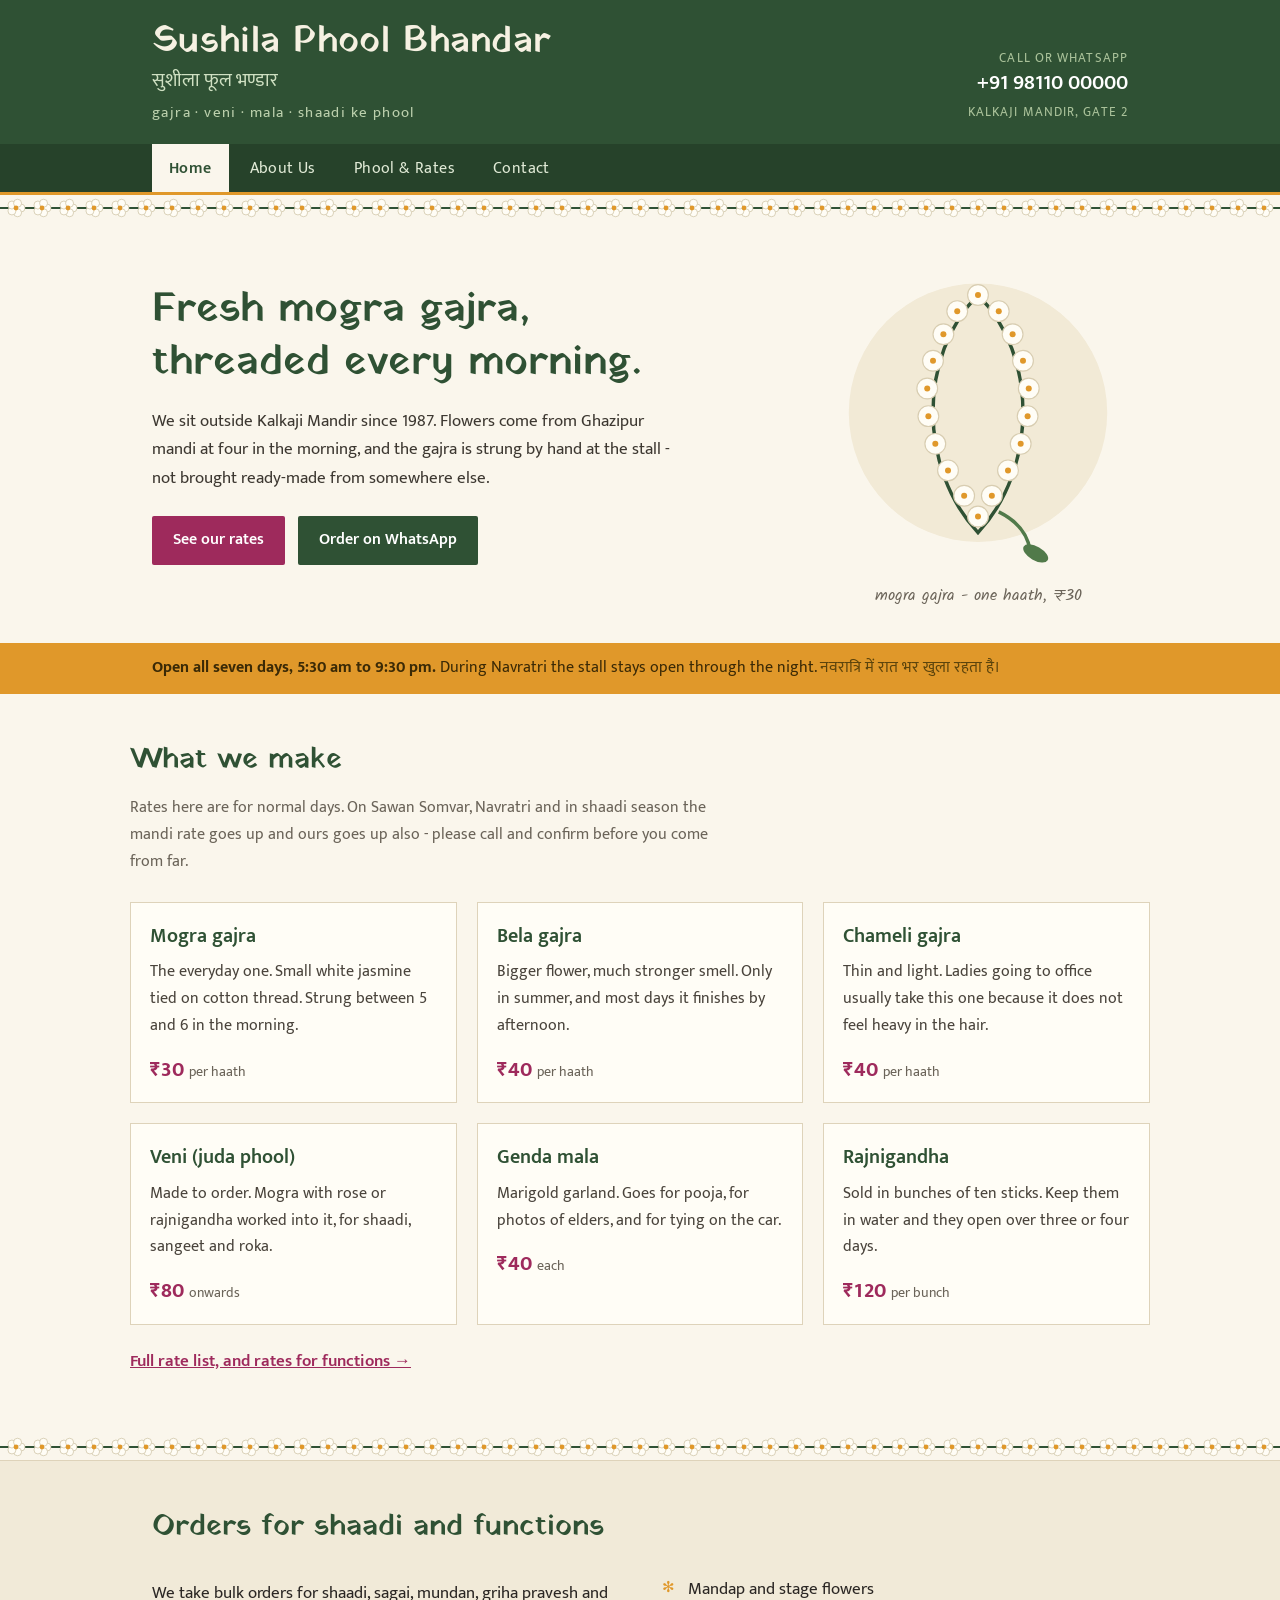
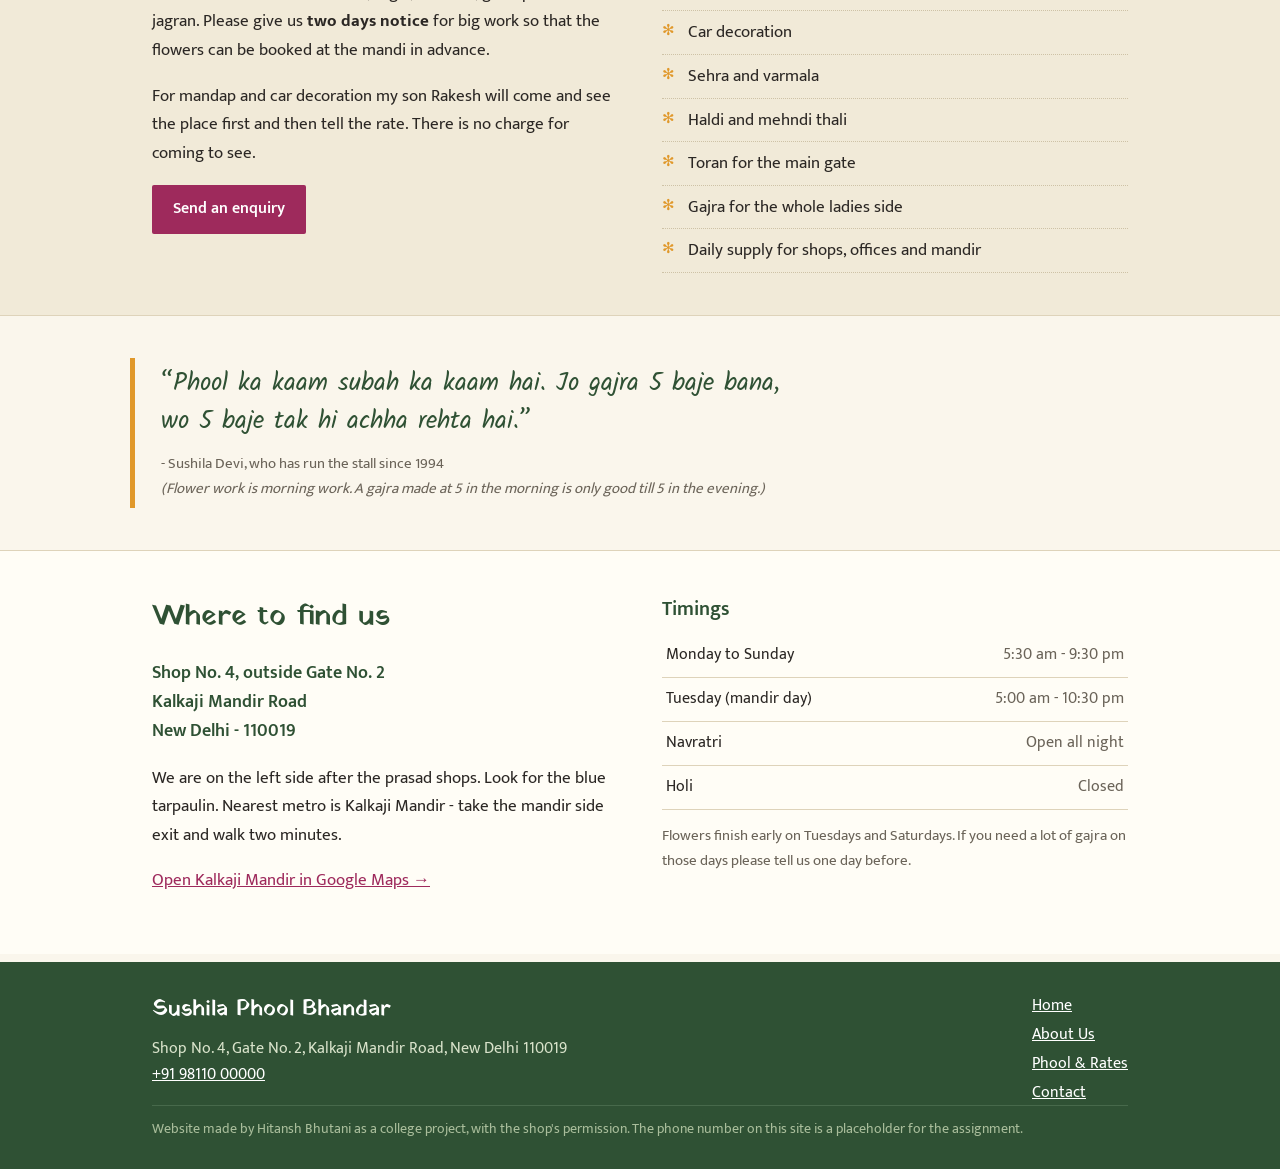
==== index.html @ c55fcccf "Add the four pages and the stylesheet Home, About Us, Phool & Rates and Contact for Sushila Phool Bh" ====
<!DOCTYPE html>
<html lang="en">
<head>
<meta charset="utf-8">
<meta name="viewport" content="width=device-width, initial-scale=1">
<title>Sushila Phool Bhandar - gajra &amp; flowers, Kalkaji, New Delhi</title>
<meta name="description" content="Fresh mogra gajra, veni, garlands and flowers for pooja and functions. Outside Kalkaji Mandir Gate No. 2, New Delhi. Open since 1987.">
<link rel="preconnect" href="https://fonts.googleapis.com">
<link rel="preconnect" href="https://fonts.gstatic.com" crossorigin>
<link href="https://fonts.googleapis.com/css2?family=Yatra+One&family=Mukta:wght@300;400;600;700&family=Kalam:wght@400;700&display=swap" rel="stylesheet">
<link rel="stylesheet" href="style.css">
<link rel="icon" href="favicon.svg" type="image/svg+xml">
</head>
<body>

<!-- nav - if you copy this into a new page remember to move the class="on" -->
<header class="hd">
  <div class="hd-inner wrap">
    <div class="hd-name">
      <a href="index.html"><h1>Sushila Phool Bhandar</h1></a>
      <p class="hd-hindi">सुशीला फूल भण्डार</p>
      <p class="hd-sub">gajra &middot; veni &middot; mala &middot; shaadi ke phool</p>
    </div>
    <div class="hd-ph">
      <span class="lbl">Call or WhatsApp</span>
      <a href="tel:+919811000000">+91 98110 00000</a>
      <span class="lbl openflag" id="openNow">Kalkaji Mandir, Gate 2</span>
    </div>
  </div>
</header>

<nav class="nav">
  <div class="wrap nav-in">
    <a href="index.html" class="on">Home</a>
    <a href="about.html">About Us</a>
    <a href="phool.html">Phool &amp; Rates</a>
    <a href="contact.html">Contact</a>
  </div>
</nav>

<div class="gajra-line"></div>

<section class="hero">
  <div class="wrap hero-in">
    <div class="hero-txt">
      <h2>Fresh mogra gajra,<br>threaded every morning.</h2>
      <p>We sit outside Kalkaji Mandir since 1987. Flowers come from Ghazipur mandi at
      four in the morning, and the gajra is strung by hand at the stall - not brought
      ready-made from somewhere else.</p>
      <p class="hero-btns">
        <a class="btn" href="phool.html">See our rates</a>
        <a class="btn btn2" href="https://wa.me/919811000000?text=Namaste%2C%20I%20want%20to%20order%20flowers." target="_blank" rel="noopener">Order on WhatsApp</a>
      </p>
    </div>
    <div class="hero-pic">
      <!-- drew this myself, we don't have any good photos of the stall yet -->
      <svg viewBox="0 0 260 262" role="img" aria-label="Drawing of a mogra gajra loop">
        <circle cx="130" cy="128" r="112" fill="#f2ead6"/>
        <path d="M130 26 C 78 78, 78 176, 130 232 C 182 176, 182 78, 130 26 Z" fill="none" stroke="#2f5134" stroke-width="3"/>
        <g fill="#fffdf6" stroke="#d8cdb1" stroke-width="1">
          <circle cx="130" cy="26" r="9"/><circle cx="112" cy="40" r="9"/><circle cx="148" cy="40" r="9"/>
          <circle cx="100" cy="60" r="9"/><circle cx="160" cy="60" r="9"/>
          <circle cx="91" cy="83" r="9"/><circle cx="169" cy="83" r="9"/>
          <circle cx="86" cy="107" r="9"/><circle cx="174" cy="107" r="9"/>
          <circle cx="87" cy="131" r="9"/><circle cx="173" cy="131" r="9"/>
          <circle cx="93" cy="155" r="9"/><circle cx="167" cy="155" r="9"/>
          <circle cx="104" cy="178" r="9"/><circle cx="156" cy="178" r="9"/>
          <circle cx="118" cy="200" r="9"/><circle cx="142" cy="200" r="9"/>
          <circle cx="130" cy="218" r="9"/>
        </g>
        <g fill="#e0982a">
          <circle cx="130" cy="26" r="2.6"/><circle cx="112" cy="40" r="2.6"/><circle cx="148" cy="40" r="2.6"/>
          <circle cx="100" cy="60" r="2.6"/><circle cx="160" cy="60" r="2.6"/>
          <circle cx="91" cy="83" r="2.6"/><circle cx="169" cy="83" r="2.6"/>
          <circle cx="86" cy="107" r="2.6"/><circle cx="174" cy="107" r="2.6"/>
          <circle cx="87" cy="131" r="2.6"/><circle cx="173" cy="131" r="2.6"/>
          <circle cx="93" cy="155" r="2.6"/><circle cx="167" cy="155" r="2.6"/>
          <circle cx="104" cy="178" r="2.6"/><circle cx="156" cy="178" r="2.6"/>
          <circle cx="118" cy="200" r="2.6"/><circle cx="142" cy="200" r="2.6"/>
          <circle cx="130" cy="218" r="2.6"/>
        </g>
        <path d="M148 214 q 24 12 27 33" fill="none" stroke="#517a4a" stroke-width="3"/>
        <ellipse cx="180" cy="250" rx="12" ry="6" fill="#517a4a" transform="rotate(30 180 250)"/>
      </svg>
      <p class="cap">mogra gajra - one haath, &#8377;30</p>
    </div>
  </div>
</section>

<section class="strip">
  <div class="wrap">
    <p><b>Open all seven days, 5:30 am to 9:30 pm.</b> During Navratri the stall stays
    open through the night. <span class="strip-hi">नवरात्रि में रात भर खुला रहता है।</span></p>
  </div>
</section>

<main>

<section class="wrap sec">
  <h3 class="sec-h">What we make</h3>
  <p class="sec-note">Rates here are for normal days. On Sawan Somvar, Navratri and in
  shaadi season the mandi rate goes up and ours goes up also - please call and confirm
  before you come from far.</p>

  <div class="grid">
    <div class="item">
      <h4>Mogra gajra</h4>
      <p>The everyday one. Small white jasmine tied on cotton thread. Strung between
      5 and 6 in the morning.</p>
      <p class="rate">&#8377;30 <span>per haath</span></p>
    </div>
    <div class="item">
      <h4>Bela gajra</h4>
      <p>Bigger flower, much stronger smell. Only in summer, and most days it finishes
      by afternoon.</p>
      <p class="rate">&#8377;40 <span>per haath</span></p>
    </div>
    <div class="item">
      <h4>Chameli gajra</h4>
      <p>Thin and light. Ladies going to office usually take this one because it does
      not feel heavy in the hair.</p>
      <p class="rate">&#8377;40 <span>per haath</span></p>
    </div>
    <div class="item">
      <h4>Veni (juda phool)</h4>
      <p>Made to order. Mogra with rose or rajnigandha worked into it, for shaadi,
      sangeet and roka.</p>
      <p class="rate">&#8377;80 <span>onwards</span></p>
    </div>
    <div class="item">
      <h4>Genda mala</h4>
      <p>Marigold garland. Goes for pooja, for photos of elders, and for tying on
      the car.</p>
      <p class="rate">&#8377;40 <span>each</span></p>
    </div>
    <div class="item">
      <h4>Rajnigandha</h4>
      <p>Sold in bunches of ten sticks. Keep them in water and they open over three
      or four days.</p>
      <p class="rate">&#8377;120 <span>per bunch</span></p>
    </div>
  </div>
  <p class="more"><a href="phool.html">Full rate list, and rates for functions &rarr;</a></p>
</section>

<div class="gajra-line"></div>

<section class="sec sec-fn">
  <div class="wrap">
    <h3 class="sec-h">Orders for shaadi and functions</h3>
    <div class="two-col">
      <div>
        <p>We take bulk orders for shaadi, sagai, mundan, griha pravesh and jagran.
        Please give us <b>two days notice</b> for big work so that the flowers can be
        booked at the mandi in advance.</p>
        <p>For mandap and car decoration my son Rakesh will come and see the place
        first and then tell the rate. There is no charge for coming to see.</p>
        <p class="hero-btns" style="margin-top:18px">
          <a class="btn" href="contact.html">Send an enquiry</a>
        </p>
      </div>
      <ul class="tick">
        <li>Mandap and stage flowers</li>
        <li>Car decoration</li>
        <li>Sehra and varmala</li>
        <li>Haldi and mehndi thali</li>
        <li>Toran for the main gate</li>
        <li>Gajra for the whole ladies side</li>
        <li>Daily supply for shops, offices and mandir</li>
      </ul>
    </div>
  </div>
</section>

<section class="wrap sec">
  <blockquote class="quote">
    <p>&ldquo;Phool ka kaam subah ka kaam hai. Jo gajra 5 baje bana, wo 5 baje tak hi
    achha rehta hai.&rdquo;</p>
    <footer>- Sushila Devi, who has run the stall since 1994
    <br><span class="tr">(Flower work is morning work. A gajra made at 5 in the morning
    is only good till 5 in the evening.)</span></footer>
  </blockquote>
</section>

<section class="sec sec-find">
  <div class="wrap two-col">
    <div>
      <h3 class="sec-h">Where to find us</h3>
      <p class="addr">
        Shop No. 4, outside Gate No. 2<br>
        Kalkaji Mandir Road<br>
        New Delhi - 110019
      </p>
      <p>We are on the left side after the prasad shops. Look for the blue tarpaulin.
      Nearest metro is Kalkaji Mandir - take the mandir side exit and walk two minutes.</p>
      <p><a href="https://www.google.com/maps/search/?api=1&amp;query=Kalkaji+Mandir+New+Delhi" target="_blank" rel="noopener">Open Kalkaji Mandir in Google Maps &rarr;</a></p>
    </div>
    <div class="hours">
      <h4>Timings</h4>
      <table class="hr-table">
        <tr><td>Monday to Sunday</td><td>5:30 am - 9:30 pm</td></tr>
        <tr><td>Tuesday (mandir day)</td><td>5:00 am - 10:30 pm</td></tr>
        <tr><td>Navratri</td><td>Open all night</td></tr>
        <tr><td>Holi</td><td>Closed</td></tr>
      </table>
      <p class="small">Flowers finish early on Tuesdays and Saturdays. If you need a lot
      of gajra on those days please tell us one day before.</p>
    </div>
  </div>
</section>

</main>

<footer class="ft">
  <div class="wrap ft-in">
    <div>
      <p class="ft-name">Sushila Phool Bhandar</p>
      <p>Shop No. 4, Gate No. 2, Kalkaji Mandir Road, New Delhi 110019<br>
      <a href="tel:+919811000000">+91 98110 00000</a></p>
    </div>
    <div class="ft-nav">
      <a href="index.html">Home</a>
      <a href="about.html">About Us</a>
      <a href="phool.html">Phool &amp; Rates</a>
      <a href="contact.html">Contact</a>
    </div>
  </div>
  <div class="wrap">
    <p class="ft-small">Website made by Hitansh Bhutani as a college project, with the
    shop's permission. The phone number on this site is a placeholder for the assignment.</p>
  </div>
</footer>

<script src="script.js"></script>
</body>
</html>
---- style.css ----
/* ===========================================================
   Sushila Phool Bhandar
   style.css  -  written by hand, no framework
   colours picked off a photo of the stall (thread green, the
   marigold, and the pink of the plastic bags they use)
   =========================================================== */

:root{
  --paper:#faf6ec;
  --card:#fffdf6;
  --leaf:#2f5134;
  --leaf2:#517a4a;
  --gulabi:#9e2a5c;
  --gainda:#e0982a;
  --ink:#2b2724;
  --grey:#6b6459;
  --line:#ded3ba;
}

*{box-sizing:border-box;}

html{ -webkit-text-size-adjust:100%; }

body{
  margin:0;
  background:var(--paper);
  color:var(--ink);
  font-family:'Mukta', 'Segoe UI', Arial, sans-serif;
  font-size:17px;
  line-height:1.68;
  font-weight:400;
}

img,svg{max-width:100%;}

a{color:var(--gulabi);}
a:hover{color:var(--leaf);}

.wrap{
  max-width:1020px;
  margin:0 auto;
  padding:0 22px;
}

/* ---------- header ---------- */

.hd{
  background:var(--leaf);
  color:#f6f1e2;
  padding:22px 0 18px;
}
.hd-inner{
  display:flex;
  justify-content:space-between;
  align-items:flex-end;
  gap:20px;
  flex-wrap:wrap;
}
.hd a{color:inherit;text-decoration:none;}
.hd h1{
  font-family:'Yatra One', cursive;
  font-weight:400;
  font-size:36px;
  line-height:1.15;
  margin:0;
  letter-spacing:.3px;
}
.hd-hindi{
  font-size:19px;
  margin:2px 0 0;
  color:#cfe0c2;
  font-weight:400;
}
.hd-sub{
  margin:4px 0 0;
  font-size:14.5px;
  letter-spacing:1.4px;
  text-transform:lowercase;
  color:#bcd0ad;
}
.hd-ph{
  text-align:right;
  line-height:1.45;
  padding-bottom:4px;
}
.hd-ph a{
  font-size:21px;
  font-weight:600;
  display:block;
  color:#fff;
}
.lbl{
  display:block;
  font-size:12.5px;
  letter-spacing:1.1px;
  text-transform:uppercase;
  color:#a9c199;
}
.openflag{margin-top:5px;}

/* ---------- nav ---------- */

.nav{
  background:#26422a;
  border-bottom:3px solid var(--gainda);
}
.nav-in{
  display:flex;
  gap:4px;
  flex-wrap:wrap;
}
.nav a{
  display:block;
  padding:11px 17px;
  color:#dfe9d5;
  text-decoration:none;
  font-size:15.5px;
  letter-spacing:.4px;
}
.nav a:hover{background:#1c331f;color:#fff;}
.nav a.on{
  background:var(--paper);
  color:var(--leaf);
  font-weight:600;
}

/* the little gajra string used as a divider */
.gajra-line{
  height:26px;
  background-image:url("data:image/svg+xml,%3Csvg xmlns='http://www.w3.org/2000/svg' width='26' height='26' viewBox='0 0 26 26'%3E%3Cpath d='M0 13H26' stroke='%232f5134' stroke-width='2'/%3E%3Cg transform='translate(13 13)'%3E%3Ccircle cx='5' cy='0' r='4' fill='%23fffdf6' stroke='%23cabf9f' stroke-width='.7'/%3E%3Ccircle cx='1.55' cy='4.76' r='4' fill='%23fffdf6' stroke='%23cabf9f' stroke-width='.7'/%3E%3Ccircle cx='-4.05' cy='2.94' r='4' fill='%23fffdf6' stroke='%23cabf9f' stroke-width='.7'/%3E%3Ccircle cx='-4.05' cy='-2.94' r='4' fill='%23fffdf6' stroke='%23cabf9f' stroke-width='.7'/%3E%3Ccircle cx='1.55' cy='-4.76' r='4' fill='%23fffdf6' stroke='%23cabf9f' stroke-width='.7'/%3E%3Ccircle cx='0' cy='0' r='2.4' fill='%23e0982a'/%3E%3C/g%3E%3C/svg%3E");
  background-repeat:repeat-x;
  background-position:center;
}

/* ---------- hero ---------- */

.hero{padding:44px 0 34px;}
.hero-in{
  display:flex;
  gap:46px;
  align-items:center;
  flex-wrap:wrap;
}
.hero-txt{flex:1 1 400px;}
.hero-txt h2{
  font-family:'Yatra One', cursive;
  font-weight:400;
  font-size:41px;
  line-height:1.3;
  margin:0 0 16px;
  color:var(--leaf);
}
.hero-txt p{max-width:52ch;color:#3d3831;}
.hero-pic{flex:0 1 300px;text-align:center;}
.cap{
  font-family:'Kalam', cursive;
  font-size:16px;
  color:var(--grey);
  margin:6px 0 0;
}

.hero-btns{margin-top:24px;}
.btn{
  display:inline-block;
  background:var(--gulabi);
  color:#fff;
  text-decoration:none;
  padding:11px 21px;
  border:none;
  font-size:16px;
  font-weight:600;
  font-family:inherit;
  margin:0 9px 9px 0;
  cursor:pointer;
  border-radius:2px;
}
.btn:hover{background:#7d2049;color:#fff;}
.btn2{background:var(--leaf);}
.btn2:hover{background:#223d26;}

/* ---------- the orange strip under hero ---------- */

.strip{
  background:var(--gainda);
  color:#3b2a06;
  padding:12px 0;
}
.strip p{margin:0;font-size:16px;}
.strip-hi{color:#5c440c;}

/* ---------- sections ---------- */

.sec{padding:42px 0;}
.sec-h{
  font-family:'Yatra One', cursive;
  font-weight:400;
  font-size:29px;
  color:var(--leaf);
  margin:0 0 10px;
}
.sec-note{
  color:var(--grey);
  max-width:66ch;
  margin-top:0;
  font-size:16px;
}

.grid{
  display:grid;
  grid-template-columns:repeat(3,1fr);
  gap:20px;
  margin-top:26px;
}
.item{
  background:var(--card);
  border:1px solid var(--line);
  padding:17px 19px 15px;
}
.item h4{
  font-size:20px;
  margin:0 0 6px;
  color:var(--leaf);
  font-weight:600;
}
.item p{margin:0;font-size:16px;color:#4a443c;}
.rate{
  margin-top:12px !important;
  font-size:21px !important;
  font-weight:700;
  color:var(--gulabi) !important;
}
.rate span{
  font-size:14px;
  font-weight:400;
  color:var(--grey);
}
.more{margin-top:22px;font-weight:600;}

.two-col{
  display:flex;
  gap:44px;
  flex-wrap:wrap;
}
.two-col > *{flex:1 1 330px;}

.sec-fn{
  background:#f1ead8;
  border-top:1px solid var(--line);
  border-bottom:1px solid var(--line);
}

ul.tick{
  list-style:none;
  padding:0;
  margin:6px 0 0;
}
ul.tick li{
  padding:7px 0 7px 26px;
  border-bottom:1px dotted #cec2a6;
  position:relative;
}
ul.tick li:before{
  content:"\273B";
  position:absolute;
  left:0;
  color:var(--gainda);
  font-size:15px;
}

/* ---------- the quote from aunty ---------- */

.quote{
  margin:0;
  border-left:5px solid var(--gainda);
  padding:6px 0 6px 26px;
  max-width:660px;
}
.quote p{
  font-family:'Kalam', cursive;
  font-size:25px;
  line-height:1.55;
  color:var(--leaf);
  margin:0 0 10px;
}
.quote footer{font-size:15px;color:var(--grey);}
.tr{font-style:italic;}

/* ---------- find us / timings ---------- */

.sec-find{
  background:var(--card);
  border-top:1px solid var(--line);
}
.addr{
  font-size:18px;
  line-height:1.6;
  font-weight:600;
  color:var(--leaf);
}
.hours h4{
  font-size:20px;
  color:var(--leaf);
  margin:0 0 8px;
  font-weight:600;
}
.hr-table{
  width:100%;
  border-collapse:collapse;
  font-size:16px;
}
.hr-table td{
  padding:8px 4px;
  border-bottom:1px solid var(--line);
}
.hr-table td:last-child{text-align:right;color:var(--grey);white-space:nowrap;}
.small{font-size:14.5px;color:var(--grey);}

/* ---------- rate list page ---------- */

.rate-table{
  width:100%;
  border-collapse:collapse;
  margin-top:18px;
  font-size:16.5px;
}
.rate-table th{
  text-align:left;
  background:var(--leaf);
  color:#f2ecdc;
  padding:10px 12px;
  font-weight:600;
  font-size:15px;
  letter-spacing:.5px;
}
.rate-table td{
  padding:11px 12px;
  border-bottom:1px solid var(--line);
  vertical-align:top;
}
.rate-table tr:nth-child(even) td{background:#f6f1e3;}
.rate-table td.pr{
  white-space:nowrap;
  font-weight:700;
  color:var(--gulabi);
  text-align:right;
}
.rate-table .desc{color:var(--grey);font-size:14.5px;display:block;}

.searchbox{
  margin-top:20px;
}
.searchbox input{
  width:100%;
  max-width:330px;
  padding:10px 12px;
  border:1px solid #bfb497;
  background:#fff;
  font-family:inherit;
  font-size:16px;
}
.noresult{
  display:none;
  padding:14px;
  background:#f6ecc9;
  border:1px dashed #c9a94a;
  margin-top:14px;
}

details.faq{
  border-bottom:1px solid var(--line);
  padding:10px 0;
}
details.faq summary{
  cursor:pointer;
  font-weight:600;
  color:var(--leaf);
  font-size:17px;
}
details.faq p{margin:8px 0 4px;color:#4a443c;}

/* ---------- about page ---------- */

.aboutBox{
  background:var(--card);
  border:1px solid var(--line);
  padding:22px 24px;
  margin-top:24px;
}
.years{
  list-style:none;
  padding:0;
  margin:22px 0 0;
}
.years li{
  padding:0 0 18px 74px;
  position:relative;
}
.years li b{
  position:absolute;
  left:0;
  top:0;
  color:var(--gulabi);
  font-size:17px;
}
.years li:last-child{padding-bottom:0;}

/* ---------- contact / form ---------- */

.form-box{
  background:var(--card);
  border:1px solid var(--line);
  padding:24px;
}
.field{margin-bottom:16px;}
.field label{
  display:block;
  font-weight:600;
  font-size:15px;
  margin-bottom:4px;
  color:var(--leaf);
}
.field input,
.field select,
.field textarea{
  width:100%;
  padding:10px 12px;
  border:1px solid #bfb497;
  background:#fff;
  font-family:inherit;
  font-size:16px;
  color:var(--ink);
}
.field textarea{min-height:96px;resize:vertical;}
.field input:focus,.field textarea:focus,.field select:focus{
  outline:2px solid var(--gainda);
  outline-offset:0;
}
.req{color:var(--gulabi);}
.hint{font-size:13.5px;color:var(--grey);margin:4px 0 0;font-weight:400;}
.err{
  color:#a3231f;
  font-size:14px;
  margin:4px 0 0;
  display:none;
}
.field.bad input,.field.bad textarea{border-color:#a3231f;background:#fdf4f3;}
.field.bad .err{display:block;}

.formnote{
  background:#f1ead8;
  border-left:4px solid var(--gainda);
  padding:12px 16px;
  font-size:15px;
  margin-bottom:22px;
}
.sent{
  display:none;
  background:#e8f0e2;
  border:1px solid var(--leaf2);
  padding:16px 18px;
  margin-top:16px;
}

/* ---------- footer ---------- */

.ft{
  background:var(--leaf);
  color:#d8e2ca;
  padding:30px 0 22px;
  margin-top:8px;
  font-size:15.5px;
}
.ft-in{
  display:flex;
  justify-content:space-between;
  gap:26px;
  flex-wrap:wrap;
}
.ft p{margin:0 0 6px;}
.ft a{color:#fff;}
.ft-name{
  font-family:'Yatra One', cursive;
  font-size:22px;
  color:#fff;
}
.ft-nav{display:flex;flex-direction:column;gap:3px;}
.ft-small{
  border-top:1px solid #47694b;
  margin-top:20px;
  padding-top:12px;
  font-size:13.5px;
  color:#a9bd9b;
}

/* .ft-social{ display:flex; gap:10px; }
   shop has no instagram yet, aunty said maybe later - leaving this here */

/* ---------- phone / tablet ---------- */

@media (max-width:840px){
  .grid{grid-template-columns:repeat(2,1fr);}
  .hero-txt h2{font-size:34px;}
  .two-col{gap:28px;}
}

@media (max-width:600px){
  body{font-size:16.5px;}
  .wrap{padding:0 16px;}
  .hd{padding:18px 0 14px;}
  .hd h1{font-size:28px;}
  .hd-inner{align-items:flex-start;}
  .hd-ph{text-align:left;}
  .hd-ph a{font-size:19px;}
  .nav-in{gap:0;}
  /* squeezed these until all four fit on one line on a 360px phone */
  .nav a{padding:10px 9px;font-size:14.5px;letter-spacing:0;}
  .hero{padding:28px 0 24px;}
  .hero-in{gap:26px;}
  .hero-txt h2{font-size:29px;}
  .hero-pic{order:-1;flex:1 1 100%;}
  .hero-pic svg{max-width:210px;}
  .grid{grid-template-columns:1fr;gap:14px;}
  .sec{padding:30px 0;}
  .sec-h{font-size:25px;}
  .quote p{font-size:21px;}
  .btn{display:block;text-align:center;margin-right:0;}
  .ft-in{gap:18px;}
}
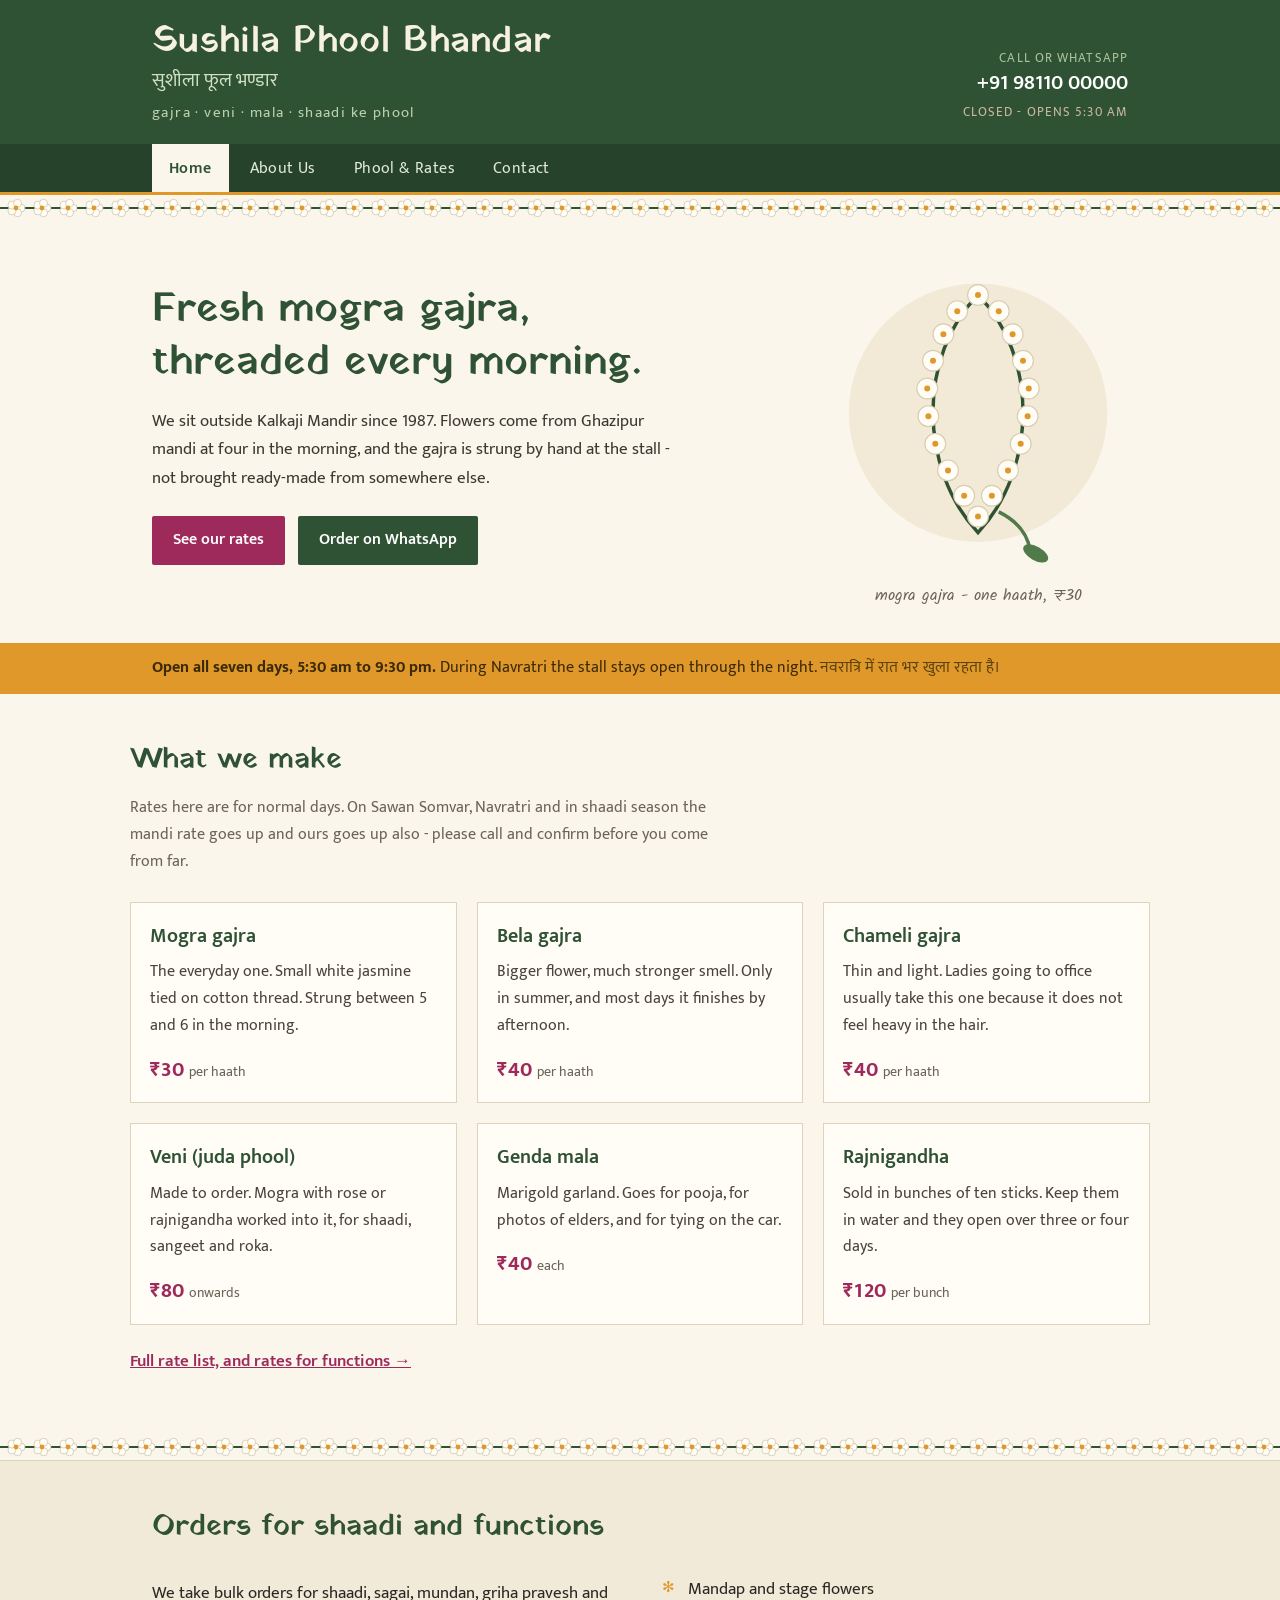
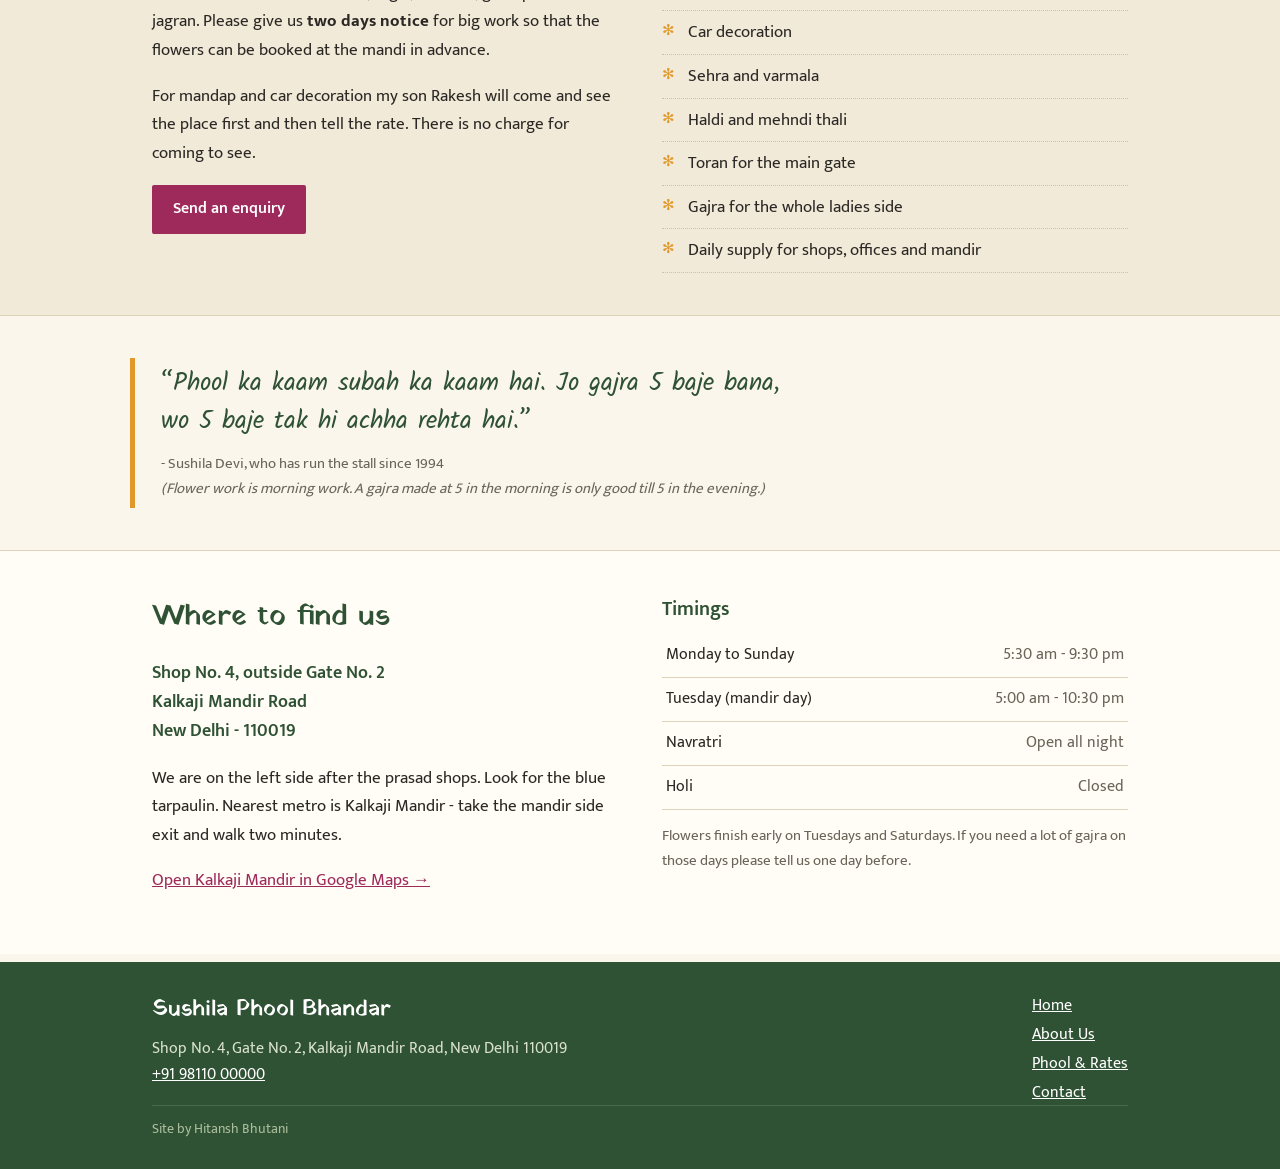
==== commit bce76d00: "Tidy the copy and the README" ====
--- a/index.html
+++ b/index.html
@@ -53,7 +53,6 @@
       </p>
     </div>
     <div class="hero-pic">
-      <!-- drew this myself, we don't have any good photos of the stall yet -->
       <svg viewBox="0 0 260 262" role="img" aria-label="Drawing of a mogra gajra loop">
         <circle cx="130" cy="128" r="112" fill="#f2ead6"/>
         <path d="M130 26 C 78 78, 78 176, 130 232 C 182 176, 182 78, 130 26 Z" fill="none" stroke="#2f5134" stroke-width="3"/>
@@ -226,8 +225,7 @@
     </div>
   </div>
   <div class="wrap">
-    <p class="ft-small">Website made by Hitansh Bhutani as a college project, with the
-    shop's permission. The phone number on this site is a placeholder for the assignment.</p>
+    <p class="ft-small">Site by Hitansh Bhutani</p>
   </div>
 </footer>
 
--- a/style.css
+++ b/style.css
@@ -1,8 +1,6 @@
 /* ===========================================================
-   Sushila Phool Bhandar
-   style.css  -  written by hand, no framework
-   colours picked off a photo of the stall (thread green, the
-   marigold, and the pink of the plastic bags they use)
+   Sushila Phool Bhandar - style.css
+   green = thread, orange = genda, pink = the shop bags
    =========================================================== */
 
 :root{
@@ -493,7 +491,7 @@
 }
 
 /* .ft-social{ display:flex; gap:10px; }
-   shop has no instagram yet, aunty said maybe later - leaving this here */
+   no instagram yet */
 
 /* ---------- phone / tablet ---------- */
 
